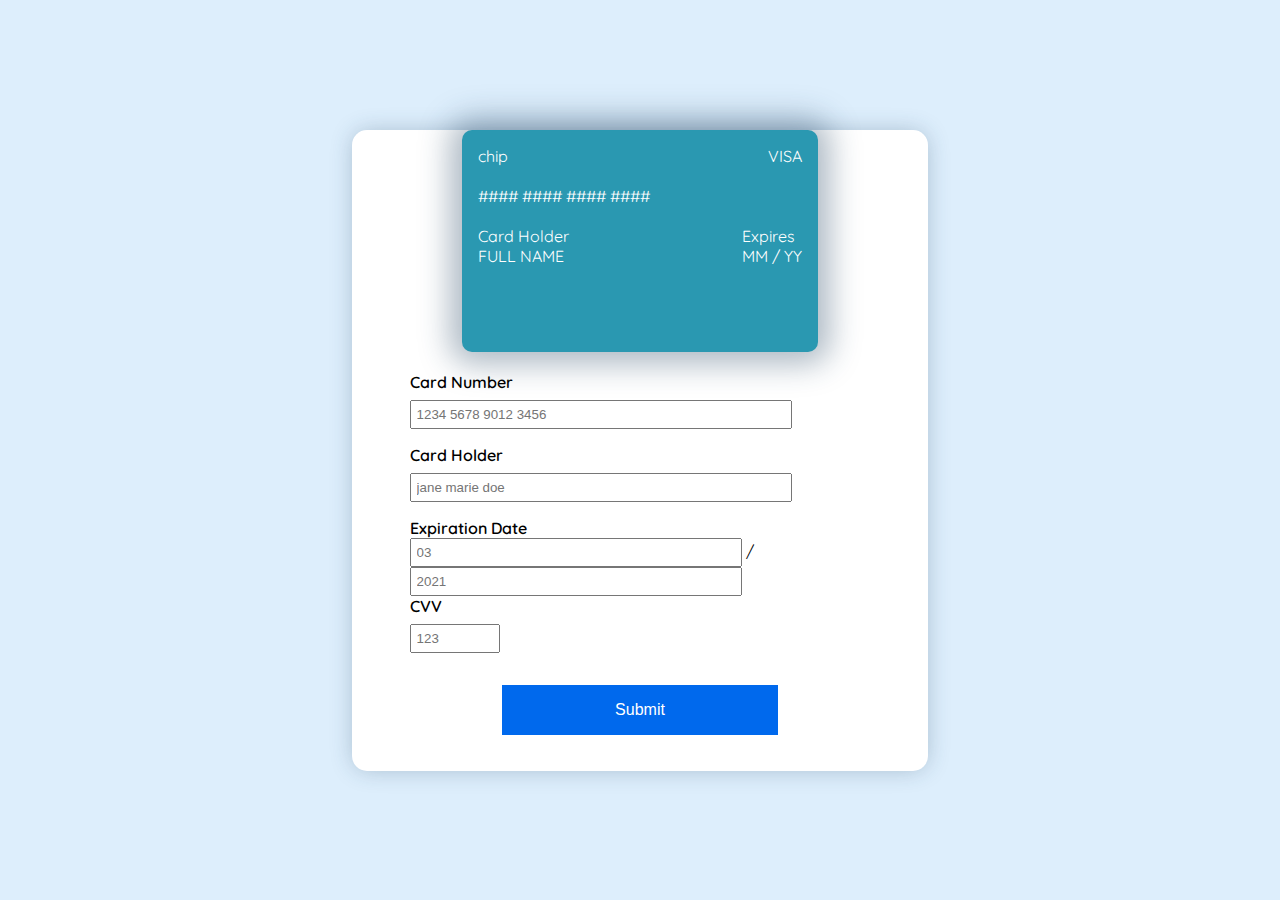
==== finished/index.html @ a741bfa8 "adding start and finished files" ====
<!DOCTYPE html>
<html lang="en">
<head>
    <meta charset="UTF-8">
    <meta name="viewport" content="width=device-width, initial-scale=1.0">
    <meta http-equiv="X-UA-Compatible" content="ie=edge">
    <link rel="stylesheet" href="styles.css">
    <link href="https://fonts.googleapis.com/css?family=Quicksand:400,600,700&display=swap" rel="stylesheet">
    <title>Credit Card Form</title>
</head>
<body>
    <main>
        <section>
            <div class="card">
                <div class="card_tag">
                    <div class="tag_chip">chip</div>
                    <div class="card_company">VISA</div>
                </div>
                <p class="card_number">#### #### #### ####</p>
                <div class="card_info">
                    <div class="info_card-holder">
                        <p>Card Holder</p>
                        <p>FULL NAME</p>
                    </div>
                    <div class="info_card-exp-date">
                        <p>Expires</p>
                        <p>
                            <span>MM</span>
                            /
                            <span>YY</span>
                        </p>
                    </div>
                </div>
            </div>
            <form class="card-data-form">
                <div class="every-field">
                    <label>Card Number</label>
                    <input type="text" placeholder="1234 5678 9012 3456">
                </div>
                <div class="every-field">
                    <label>Card Holder</label>
                    <input type="text" placeholder="jane marie doe">
                </div>
                <div class="every-field card-info">
                    <div class="card-info_exp">
                        <label>Expiration Date</label>
                        <div class="">
                            <input type="text" placeholder="03">
                            <span> / </span>
                            <input type="text" placeholder="2021">
                        </div>
                    </div>
                    <div class="every-field card-info_cvv">
                        <label>CVV</label>
                        <input type="text" placeholder="123" class="every-field_cvv">
                    </div>
                </div>
                <div class="every-field">
                    <button class="card-data-form_submit-btn">Submit</button>
                </div>
            </form>
        </section>
    </main>
</body>
</html>
---- finished/styles.css ----
* {
    padding: 0;
    margin: 0;
}
body {
    width: 100vw;
    height: 100vh;
    background-color: #DDEEFC;
    font-family: 'Quicksand', sans-serif;
}
main {
    width: 100%;
    height: 100%;
    display: flex;
    align-items: center;
    justify-content: center;

}

.card {
    width: 324px;
    height: 190px;
    background-color: rgb(42, 152, 177);
    color: #FFFFFF;
    border-radius: 10px;
    padding: 1em;
    -webkit-box-shadow: 0px 0px 31px 12px rgba(33,66,94,0.37);
    -moz-box-shadow: 0px 0px 31px 12px rgba(33,66,94,0.37);
    box-shadow: 0px 0px 31px 12px rgba(33,66,94,0.37);
}
.card_tag {
    display: flex;
    flex-direction: row;
    justify-content: space-between;
    align-items: flex-start;
}
.card_number {
    margin: 20px auto;
}
.card_info {
    display: flex;
    flex-direction: row;
    justify-content: space-between;
    align-items: flex-start;
}

section {
    width: 45%;
    background-color: #FFFFFF;
    display: flex;
    flex-direction: column;
    align-items: center;
    justify-content: space-around;
    border-radius: 15px;
    -webkit-box-shadow: 0px 0px 24px -3px rgba(33,66,94,0.33);
    -moz-box-shadow: 0px 0px 24px -3px rgba(33,66,94,0.33);
    box-shadow: 0px 0px 24px -3px rgba(33,66,94,0.33);
    /* box-sizing: border-box;
    padding: 20px; */

}
.card-data-form {
    width: 80%;
    margin-bottom: 20px;
    margin-top: 20px;
}
.every-field {
    display: flex;
    flex-direction: column;
    align-items: flex-start;
    margin-bottom: 16px;
}
.every-field_cvv  {
    width: 40%;
}
.coño {
    display: flex;
    flex-direction: row;
    justify-content: space-between;
}
.coño_exp {
    width: 70%;
}
.coño_cvv {
    width: 30%;
}
label {
    font-weight: 600;
    margin-bottom: 8px;
}
input {
    width: 80%;
    padding: 5px;
}
.card-data-form_submit-btn {
    width: 60%;
    display: inline-block;
    border: none;
    padding: 1rem 1rem;
    margin: 0 auto;
    text-decoration: none;
    background: #0069ed;
    color: #ffffff;
    font-size: 1rem;
    cursor: pointer;
    text-align: center;
    transition: background 250ms ease-in-out, 
                transform 150ms ease;
    -webkit-appearance: none;
    -moz-appearance: none;
}
.card-data-form_submit-btn:hover,
.card-data-form_submit-btn:focus {
    background: #0053ba;
}

.card-data-form_submit-btn:focus {
    outline: 1px solid #fff;
    outline-offset: -4px;
}

button:active {
    transform: scale(0.99);
}
@media (max-width: 900px) {
    section {
        width: 90%;
    }

}
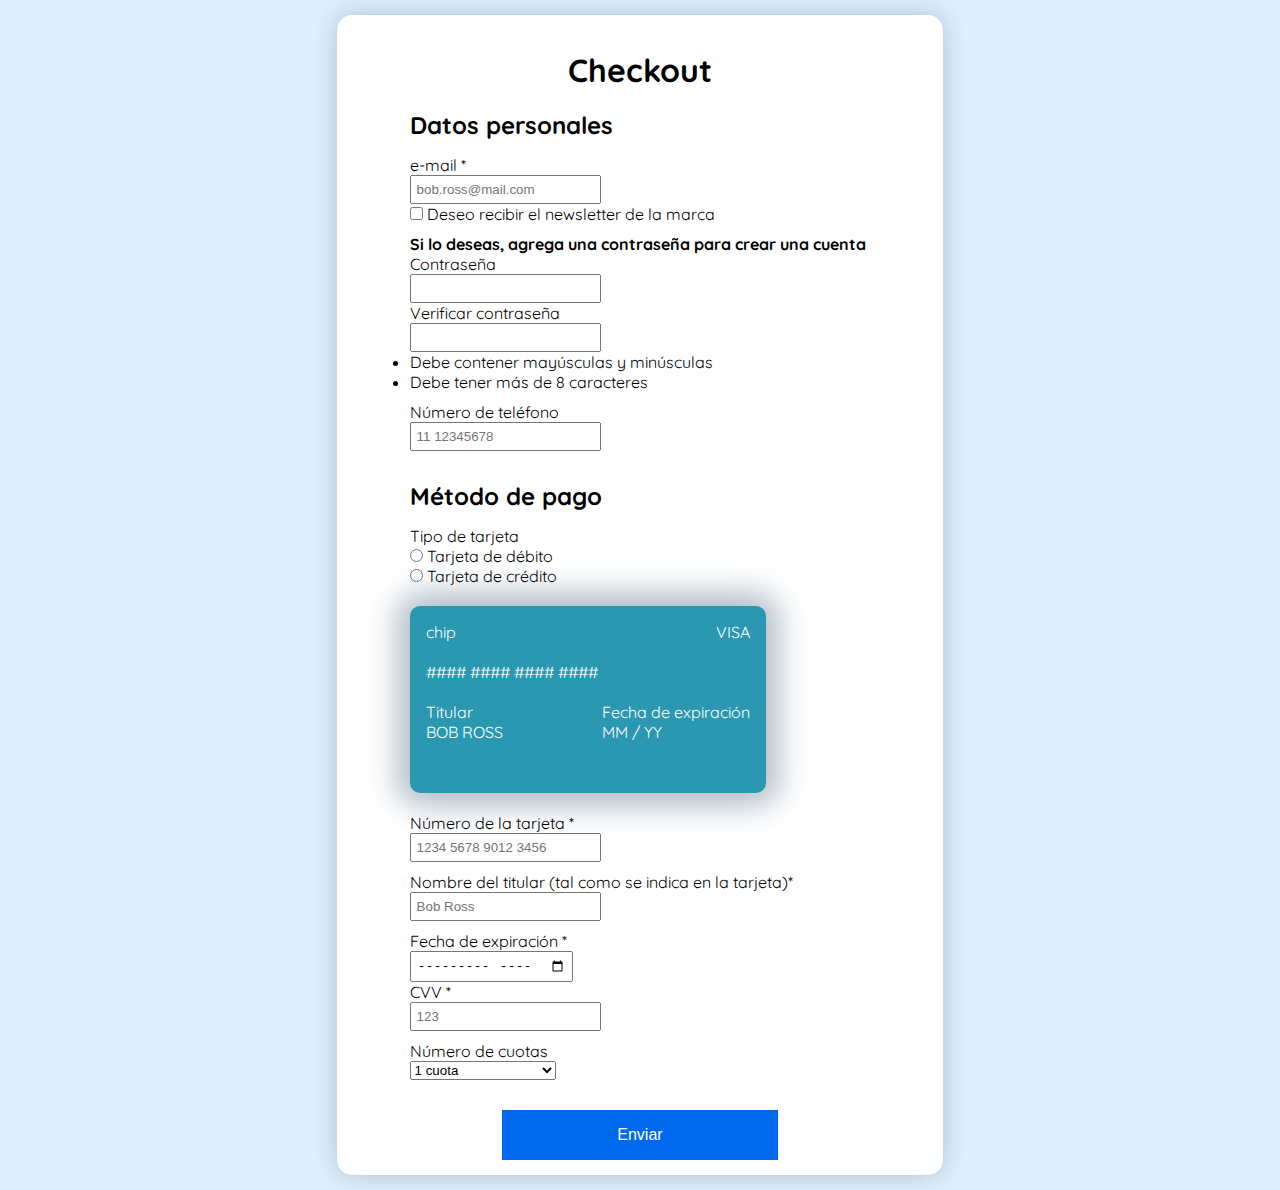
==== commit 247319a9: "adding form and styles" ====
--- a/finished/index.html
+++ b/finished/index.html
@@ -1,65 +1,135 @@
 <!DOCTYPE html>
 <html lang="en">
-<head>
-    <meta charset="UTF-8">
-    <meta name="viewport" content="width=device-width, initial-scale=1.0">
-    <meta http-equiv="X-UA-Compatible" content="ie=edge">
-    <link rel="stylesheet" href="styles.css">
-    <link href="https://fonts.googleapis.com/css?family=Quicksand:400,600,700&display=swap" rel="stylesheet">
-    <title>Credit Card Form</title>
-</head>
-<body>
+  <head>
+    <meta charset="UTF-8" />
+    <meta name="viewport" content="width=device-width, initial-scale=1.0" />
+    <meta http-equiv="X-UA-Compatible" content="ie=edge" />
+    <link rel="stylesheet" href="styles.css" />
+    <link
+      href="https://fonts.googleapis.com/css?family=Quicksand:400,600,700&display=swap"
+      rel="stylesheet"
+    />
+    <title>Formulario</title>
+  </head>
+  <body>
     <main>
-        <section>
+      <section>
+        <h1>Checkout</h1>
+        <form>
+          <fieldset>
+            <h2>Datos personales</h2>
+            <div class="label-field">
+              <label>e-mail *</label>
+              <input type="email" placeholder="bob.ross@mail.com" />
+              <div>
+                <input
+                  type="checkbox"
+                  id="recieve_newsletter"
+                  name="recieve_newsletter"
+                  value="recibir"
+                />
+                <label for="recieve_newsletter">
+                  Deseo recibir el newsletter de la marca</label
+                >
+              </div>
+            </div>
+            <div class="label-field">
+              <h3>Si lo deseas, agrega una contraseña para crear una cuenta</h3>
+              <label>Contraseña</label>
+              <input type="password" />
+              <label>Verificar contraseña</label>
+              <input type="password" />
+              <ul>
+                <li>Debe contener mayúsculas y minúsculas</li>
+                <li>Debe tener más de 8 caracteres</li>
+              </ul>
+            </div>
+            <div class="label-field">
+              <label>Número de teléfono</label>
+              <input type="tel" placeholder="11 12345678" />
+            </div>
+          </fieldset>
+          <fieldset>
+            <h2>Método de pago</h2>
+
+            <div class="label-field">
+                <label>Tipo de tarjeta</label>
+                <div>
+                    <input
+                      type="radio"
+                      id="tarjeta_debito"
+                      name="payment_method"
+                      value="tarjeta_debito"
+                    />
+                    <label for="tarjeta_debito">Tarjeta de débito</label><br />
+                </div>
+                <div>
+              <input
+                type="radio"
+                id="tarjeta_credito"
+                name="payment_method"
+                value="tarjeta_credito"
+              />
+              <label for="tarjeta_credito">Tarjeta de crédito</label><br />
+            </div>
+            </div>
+
             <div class="card">
-                <div class="card_tag">
-                    <div class="tag_chip">chip</div>
-                    <div class="card_company">VISA</div>
+              <div class="card_tag">
+                <div class="tag_chip">chip</div>
+                <div class="card_company">VISA</div>
+              </div>
+              <p class="card_number">#### #### #### ####</p>
+              <div class="card_info">
+                <div class="info_card-holder">
+                  <p>Titular</p>
+                  <p>BOB ROSS</p>
                 </div>
-                <p class="card_number">#### #### #### ####</p>
-                <div class="card_info">
-                    <div class="info_card-holder">
-                        <p>Card Holder</p>
-                        <p>FULL NAME</p>
-                    </div>
-                    <div class="info_card-exp-date">
-                        <p>Expires</p>
-                        <p>
-                            <span>MM</span>
-                            /
-                            <span>YY</span>
-                        </p>
-                    </div>
+                <div class="info_card-exp-date">
+                  <p>Fecha de expiración</p>
+                  <p>
+                    <span>MM</span>
+                    /
+                    <span>YY</span>
+                  </p>
                 </div>
+              </div>
             </div>
-            <form class="card-data-form">
-                <div class="every-field">
-                    <label>Card Number</label>
-                    <input type="text" placeholder="1234 5678 9012 3456">
-                </div>
-                <div class="every-field">
-                    <label>Card Holder</label>
-                    <input type="text" placeholder="jane marie doe">
-                </div>
-                <div class="every-field card-info">
-                    <div class="card-info_exp">
-                        <label>Expiration Date</label>
-                        <div class="">
-                            <input type="text" placeholder="03">
-                            <span> / </span>
-                            <input type="text" placeholder="2021">
-                        </div>
-                    </div>
-                    <div class="every-field card-info_cvv">
-                        <label>CVV</label>
-                        <input type="text" placeholder="123" class="every-field_cvv">
-                    </div>
-                </div>
-                <div class="every-field">
-                    <button class="card-data-form_submit-btn">Submit</button>
-                </div>
-            </form>
-        </section>
+
+            <div class="label-field">
+              <label>Número de la tarjeta *</label>
+              <input type="number" placeholder="1234 5678 9012 3456" />
+            </div>
+            <div class="label-field">
+              <label>Nombre del titular <span>(tal como se indica en la tarjeta)</span>*</label>
+              <input type="text" placeholder="Bob Ross" />
+            </div>
+            <div class="card-info_exp">
+              <label>Fecha de expiración *</label>
+              <div>
+                <input type="month" />
+              </div>
+            </div>
+            <div class="label-field">
+              <label>CVV *</label>
+              <input type="text" placeholder="123" class="every-field_cvv" />
+            </div>
+
+            <div class="label-field">
+              <label>Número de cuotas</label>
+              <select name="cuotas" id="cuotas">
+                <option value="1">1 cuota</option>
+                <option value="3">3 cuotas (sin interés)</option>
+                <option value="6">6 cuotas (sin interés)</option>
+                <option value="12">12 cuotas</option>
+              </select>
+            </div>
+          </fieldset>
+          <button class="card-data-form_submit-btn" type="submit">
+            Enviar
+          </button>
+        </form>
+      </section>
     </main>
-</body>
-</html>+  </body>
+</html>
--- a/finished/styles.css
+++ b/finished/styles.css
@@ -10,16 +10,54 @@
 }
 main {
     width: 100%;
-    height: 100%;
     display: flex;
     align-items: center;
     justify-content: center;
+}
+section {
+    width: 45%;
+    background-color: #FFFFFF;
+    padding: 15px;
+    margin: 15px;
+    display: flex;
+    flex-direction: column;
+    align-items: center;
+    justify-content: space-around;
+    border-radius: 15px;
+    -webkit-box-shadow: 0px 0px 24px -3px rgba(33,66,94,0.33);
+    -moz-box-shadow: 0px 0px 24px -3px rgba(33,66,94,0.33);
+    box-shadow: 0px 0px 24px -3px rgba(33,66,94,0.33);
 
 }
+h1 {
+    text-align: center;
+    margin: 20px 20px;
+}
+form {
+    width: 80%;
+    display: flex;
+    flex-direction: column;
+    align-items: center;
+}
 
+fieldset {
+    width: 100%;
+    border: none;
+    display: flex;
+    flex-direction: column;
+    align-items: flex-start; 
+    margin: 0 0 20px 0;
+}
+h2 {
+    text-align: center;
+    margin: 0 10px 15px 0;
+}
+h3 {
+    font-size: 16px;
+}
 .card {
     width: 324px;
-    height: 190px;
+    height: 155px;
     background-color: rgb(42, 152, 177);
     color: #FFFFFF;
     border-radius: 10px;
@@ -27,6 +65,7 @@
     -webkit-box-shadow: 0px 0px 31px 12px rgba(33,66,94,0.37);
     -moz-box-shadow: 0px 0px 31px 12px rgba(33,66,94,0.37);
     box-shadow: 0px 0px 31px 12px rgba(33,66,94,0.37);
+    margin: 10px 0 20px 0;
 }
 .card_tag {
     display: flex;
@@ -43,54 +82,10 @@
     justify-content: space-between;
     align-items: flex-start;
 }
-
-section {
-    width: 45%;
-    background-color: #FFFFFF;
-    display: flex;
-    flex-direction: column;
-    align-items: center;
-    justify-content: space-around;
-    border-radius: 15px;
-    -webkit-box-shadow: 0px 0px 24px -3px rgba(33,66,94,0.33);
-    -moz-box-shadow: 0px 0px 24px -3px rgba(33,66,94,0.33);
-    box-shadow: 0px 0px 24px -3px rgba(33,66,94,0.33);
-    /* box-sizing: border-box;
-    padding: 20px; */
-
-}
-.card-data-form {
-    width: 80%;
-    margin-bottom: 20px;
-    margin-top: 20px;
-}
-.every-field {
-    display: flex;
-    flex-direction: column;
-    align-items: flex-start;
-    margin-bottom: 16px;
-}
-.every-field_cvv  {
-    width: 40%;
-}
-.coño {
-    display: flex;
-    flex-direction: row;
-    justify-content: space-between;
-}
-.coño_exp {
-    width: 70%;
-}
-.coño_cvv {
-    width: 30%;
-}
-label {
-    font-weight: 600;
-    margin-bottom: 8px;
-}
-input {
-    width: 80%;
-    padding: 5px;
+input::-webkit-outer-spin-button,
+input::-webkit-inner-spin-button {
+  -webkit-appearance: none;
+  margin: 0;
 }
 .card-data-form_submit-btn {
     width: 60%;
@@ -122,9 +117,48 @@
 button:active {
     transform: scale(0.99);
 }
+input {
+    padding: 5px;
+}
+.label-field {
+    display: flex;
+    flex-direction: column;
+    align-items: flex-start; 
+    margin: 0 0 10px 0;
+}
 @media (max-width: 900px) {
     section {
         width: 90%;
     }
 
-}+}
+
+/* .card-info {
+    display: flex;
+    flex-direction: row;
+    justify-content: space-between;
+} */
+/* .card-info_exp {
+    width: 70%;
+}
+.card-info_cvv {
+    width: 30%;
+} */
+/* * 
+
+
+.every-field {
+    display: flex;
+    flex-direction: column;
+    align-items: flex-start;
+    margin-bottom: 16px;
+}
+.every-field_cvv  {
+    width: 40%;
+}
+label {
+    font-weight: 600;
+    margin-bottom: 8px;
+}
+
+ */